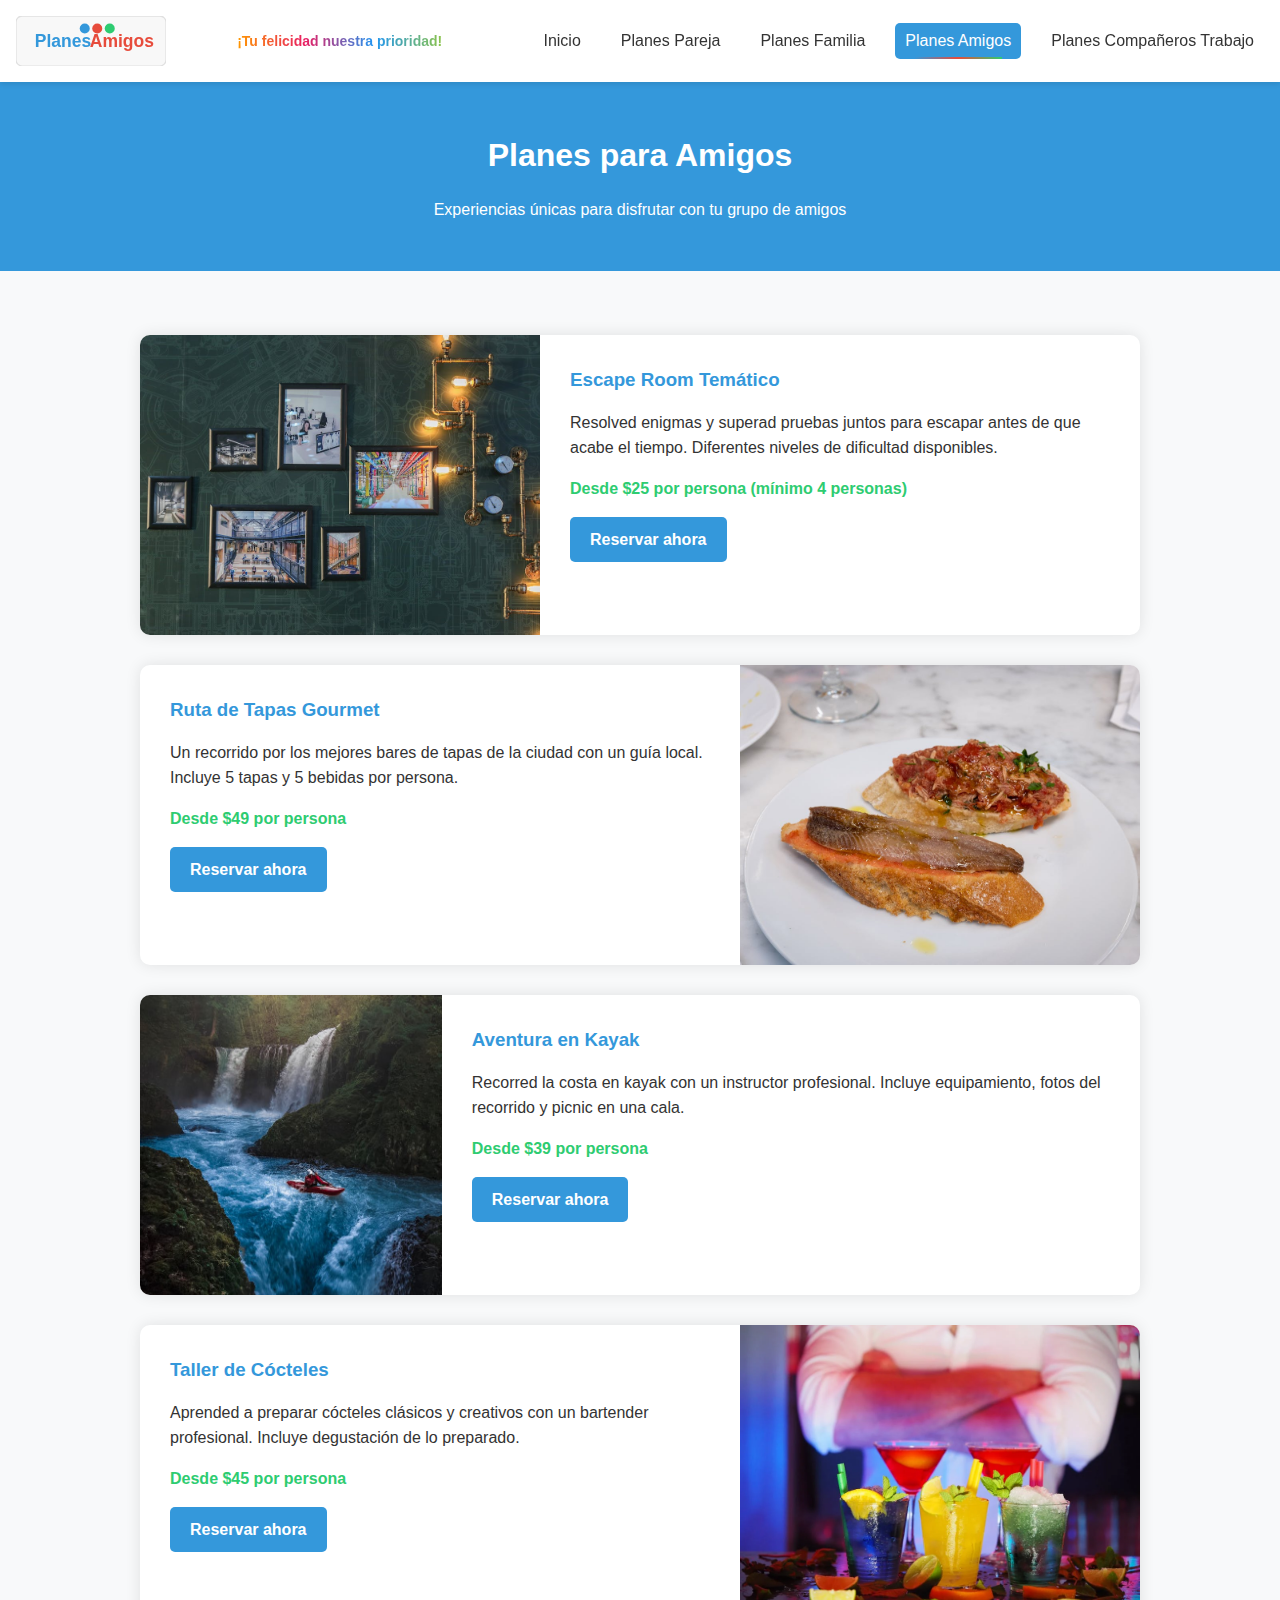
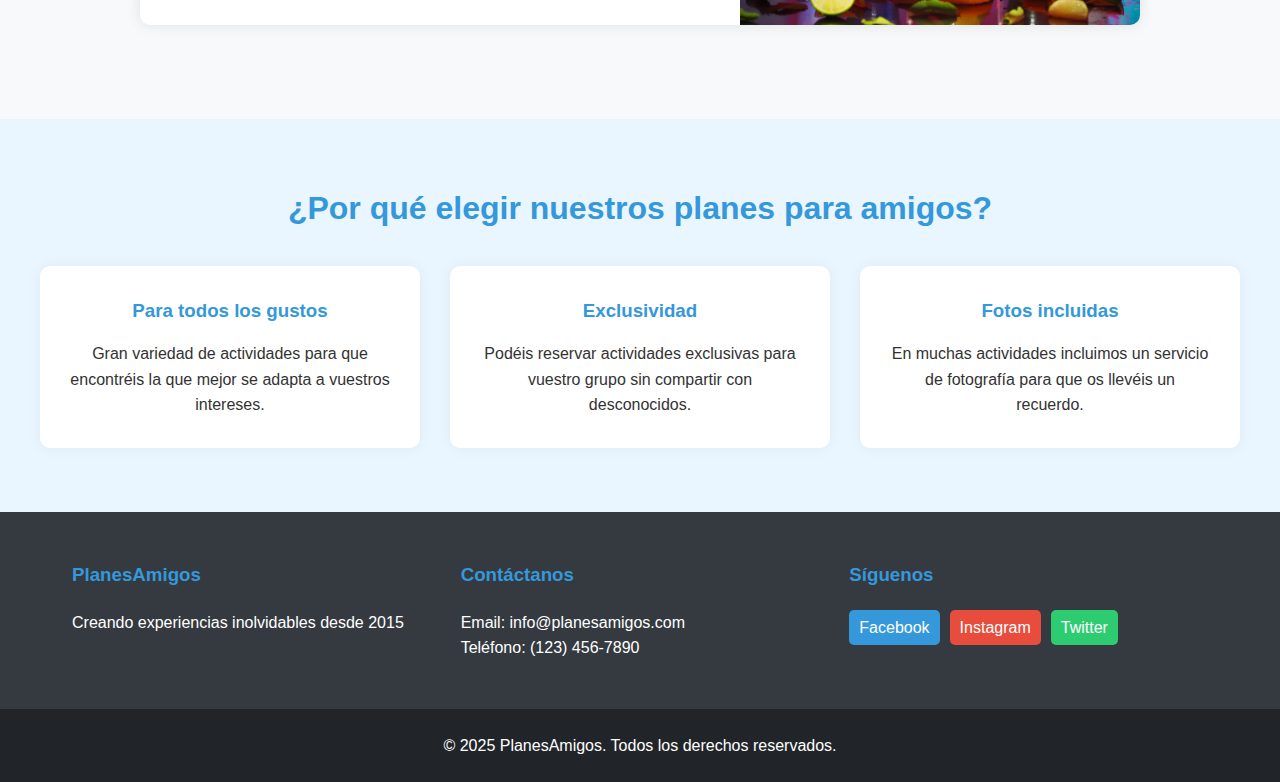
==== planes-amigos.html @ 3b6f3df0 "primera parte proyecto" ====
<!DOCTYPE html>
<html lang="es">
  <head>
    <meta charset="UTF-8" />
    <meta name="viewport" content="width=device-width, initial-scale=1.0" />
    <title>PlanesAmigos - Planes Amigos</title>
    <link rel="stylesheet" href="styles.css" />
  </head>
  <body>
    <header>
      <div class="logo">
          <svg xmlns="http://www.w3.org/2000/svg" viewBox="0 0 240 80" width="150">
           
            <rect width="240" height="80" rx="10" fill="#f8f8f8" stroke="#e0e0e0" stroke-width="2"/>
            
           
            <text x="30" y="50" font-family="Arial, sans-serif" font-size="28" font-weight="bold" fill="#3498db">Planes</text>
            
         
            <text x="118" y="50" font-family="Arial, sans-serif" font-size="28" font-weight="bold" fill="#e74c3c">Amigos</text>
            
    
            <circle cx="110" cy="20" r="8" fill="#3498db"/>
            <circle cx="130" cy="20" r="8" fill="#e74c3c"/>
            <circle cx="150" cy="20" r="8" fill="#2ecc71"/>
          </svg>
        </div>
        <p class="tagline">¡Tu felicidad nuestra prioridad!</p>
      </div>
      <nav>
        <div class="hamburger">
          <div class="line"></div>
          <div class="line"></div>
          <div class="line"></div>
        </div>
        <ul class="nav-links">
          <li><a href="index.html">Inicio</a></li>
          <li><a href="./planes-parejas.html">Planes Pareja</a></li>
          <li><a href="planes-padres.html">Planes Familia</a></li>
          <li><a href="planes-amigos.html" class="active">Planes Amigos</a></li>
          <li><a href="planes-trabajo.html">Planes Compañeros Trabajo</a></li>
        </ul>
      </nav>
    </header>

    <main>
      <section class="page-header">
        <h2>Planes para Amigos</h2>
        <p>Experiencias únicas para disfrutar con tu grupo de amigos</p>
      </section>

      <section class="planes-detalle">
        <div class="plan-item">
          <img src="./assets/escaperoom.jpeg" alt="Escape room" />
          <div class="plan-info">
            <h3>Escape Room Temático</h3>
            <p>
              Resolved enigmas y superad pruebas juntos para escapar antes de
              que acabe el tiempo. Diferentes niveles de dificultad disponibles.
            </p>
            <p class="precio">Desde $25 por persona (mínimo 4 personas)</p>
            <a href="#" class="btn">Reservar ahora</a>
          </div>
        </div>

        <div class="plan-item">
          <img src="./assets/tapas.jpeg" alt="Ruta de tapas" />
          <div class="plan-info">
            <h3>Ruta de Tapas Gourmet</h3>
            <p>
              Un recorrido por los mejores bares de tapas de la ciudad con un
              guía local. Incluye 5 tapas y 5 bebidas por persona.
            </p>
            <p class="precio">Desde $49 por persona</p>
            <a href="#" class="btn">Reservar ahora</a>
          </div>
        </div>

        <div class="plan-item">
          <img src="./assets/kayak.jpeg" alt="Aventura en kayak" />
          <div class="plan-info">
            <h3>Aventura en Kayak</h3>
            <p>
              Recorred la costa en kayak con un instructor profesional. Incluye
              equipamiento, fotos del recorrido y picnic en una cala.
            </p>
            <p class="precio">Desde $39 por persona</p>
            <a href="#" class="btn">Reservar ahora</a>
          </div>
        </div>

        <div class="plan-item">
          <img src="./assets/coctel.webp" alt="Taller de cócteles" />
          <div class="plan-info">
            <h3>Taller de Cócteles</h3>
            <p>
              Aprended a preparar cócteles clásicos y creativos con un bartender
              profesional. Incluye degustación de lo preparado.
            </p>
            <p class="precio">Desde $45 por persona</p>
            <a href="#" class="btn">Reservar ahora</a>
          </div>
        </div>
      </section>

      <section class="ventajas">
        <h2>¿Por qué elegir nuestros planes para amigos?</h2>
        <div class="ventajas-container">
          <div class="ventaja">
            <h3>Para todos los gustos</h3>
            <p>
              Gran variedad de actividades para que encontréis la que mejor se
              adapta a vuestros intereses.
            </p>
          </div>
          <div class="ventaja">
            <h3>Exclusividad</h3>
            <p>
              Podéis reservar actividades exclusivas para vuestro grupo sin
              compartir con desconocidos.
            </p>
          </div>
          <div class="ventaja">
            <h3>Fotos incluidas</h3>
            <p>
              En muchas actividades incluimos un servicio de fotografía para que
              os llevéis un recuerdo.
            </p>
          </div>
        </div>
      </section>
    </main>

    <footer>
      <div class="footer-content">
        <div class="footer-section">
          <h3>PlanesAmigos</h3>
          <p>Creando experiencias inolvidables desde 2015</p>
        </div>
        <div class="footer-section">
          <h3>Contáctanos</h3>
          <p>Email: info@planesamigos.com</p>
          <p>Teléfono: (123) 456-7890</p>
        </div>
        <div class="footer-section">
          <h3>Síguenos</h3>
          <div class="social-links">
            <a href="#" class="social">Facebook</a>
            <a href="#" class="social">Instagram</a>
            <a href="#" class="social">Twitter</a>
          </div>
        </div>
      </div>
      <div class="copyright">
        <p>&copy; 2025 PlanesAmigos. Todos los derechos reservados.</p>
      </div>
    </footer>

    <script>
      document
        .querySelector('.hamburger')
        .addEventListener('click', function () {
          document.querySelector('.nav-links').classList.toggle('open')
        })
    </script>
  </body>
</html>
---- styles.css ----
* {
  margin: 0;
  padding: 0;
  box-sizing: border-box;
  font-family: 'Arial', sans-serif;
}

:root {
  --color-blue: #3498db;
  --color-red: #e74c3c;
  --color-green: #2ecc71;
  --color-dark-blue: #2980b9;
  --color-dark-red: #c0392b;
  --color-dark-green: #27ae60;
}

body {
  background-color: #f8f9fa;
  color: #333;
  line-height: 1.6;
}

a {
  text-decoration: none;
  color: var(--color-blue);
}

.btn {
  display: inline-block;
  padding: 10px 20px;
  background-color: var(--color-blue);
  color: white;
  border-radius: 5px;
  font-weight: bold;
  transition: all 0.3s;
}

.btn:hover {
  background-color: var(--color-dark-blue);
  transform: translateY(-2px);
  box-shadow: 0 4px 8px rgba(0, 0, 0, 0.1);
}

header {
  background-color: white;
  box-shadow: 0 2px 5px rgba(0, 0, 0, 0.1);
  padding: 1rem;
  position: sticky;
  top: 0;
  z-index: 100;
  display: flex;
  justify-content: space-between;
  align-items: center;
}

.header-left {
  display: flex;
  flex-direction: column;
  align-items: center;
}

@media (max-width: 768px) {
  header {
    flex-direction: column;
    align-items: center;
  }

  .header-left {
    margin-bottom: 15px;
  }
}

.logo {
  display: flex;
  align-items: center;
  gap: 380px;
}

.logo a {
  display: inline-block;
  transition: transform 0.3s ease;
}

.logo a:hover {
  transform: scale(1.05);
}

.tagline {
  text-align: center;
  font-weight: bold;
  background: linear-gradient(to right, #ff9900, #e91e63, #2196f3, #8bc34a);
  -webkit-background-clip: text;
  -webkit-text-fill-color: transparent;
  margin: 0;
  font-size: 14px;
}

nav {
  display: flex;
  align-items: center;
}

.nav-links {
  display: flex;
  list-style: none;
}

.nav-links li {
  margin-left: 20px;
  position: relative;
}

.nav-links a {
  color: #333;
  font-weight: 500;
  padding: 5px 10px;
  border-radius: 5px;
  transition: all 0.3s;
  display: block;
}

.nav-links a:hover {
  background-color: #f0f0f0;
  color: var(--color-blue);
  transform: translateY(-2px);
}

.nav-links a.active {
  background-color: var(--color-blue);
  color: white;
}

.nav-links a:before {
  content: '';
  position: absolute;
  width: 0;
  height: 2px;
  bottom: 0;
  left: 50%;
  background: linear-gradient(
    to right,
    var(--color-blue),
    var(--color-red),
    var(--color-green)
  );
  transition: all 0.3s ease;
  transform: translateX(-50%);
}

.nav-links a:hover:before {
  width: 70%;
}

.nav-links a.active:before {
  width: 70%;
}

.hamburger {
  display: none;
  cursor: pointer;
  flex-direction: column;
  justify-content: space-between;
  width: 30px;
  height: 21px;
  z-index: 101;
}

.hamburger .line {
  width: 100%;
  height: 3px;
  background-color: #333;
  transition: all 0.3s ease;
  border-radius: 3px;
}

.hamburger.active .line:nth-child(1) {
  transform: translateY(9px) rotate(45deg);
  background-color: var(--color-red);
}

.hamburger.active .line:nth-child(2) {
  opacity: 0;
}

.hamburger.active .line:nth-child(3) {
  transform: translateY(-9px) rotate(-45deg);
  background-color: var(--color-red);
}

/* Hero section */
.hero {
  background-image: linear-gradient(rgba(0, 0, 0, 0.5), rgba(0, 0, 0, 0.5)),
    url('./assets/pexels-kevinbidwell-3671409.jpg');
  background-size: cover;
  background-position: center;
  height: 50vh;
  min-height: 300px;
  max-height: 800px;
  width: 100%;
  display: flex;
  align-items: center;
  justify-content: center;
  color: white;
  text-align: center;
  padding: 0 20px;
}

.hero-content {
  max-width: 100%;
  width: 1200px;
  padding: 20px;
}

.hero h2 {
  font-size: clamp(1.8rem, 4vw, 2.5rem);
  margin-bottom: 20px;
  text-shadow: 2px 2px 4px rgba(0, 0, 0, 0.5);
}

.hero p {
  font-size: clamp(1rem, 2vw, 1.2rem);
  margin-bottom: 30px;
  text-shadow: 1px 1px 2px rgba(0, 0, 0, 0.5);
  max-width: 800px;
  margin-left: auto;
  margin-right: auto;
}

/* Media queries para diferentes tamaños de pantalla */
/* Móviles */
@media (max-width: 576px) {
  .hero {
    height: 40vh;
    min-height: 250px;
  }

  .hero .btn {
    padding: 8px 16px;
    font-size: 0.9rem;
  }
}

/* Tablets */
@media (min-width: 577px) and (max-width: 992px) {
  .hero {
    height: 45vh;
    min-height: 300px;
  }
}

/* Pantallas grandes (laptops y desktops) */
@media (min-width: 993px) and (max-width: 1920px) {
  .hero {
    height: 50vh;
    min-height: 400px;
  }
}

/* Pantallas extra grandes (4K y superiores) */
@media (min-width: 2000px) and (max-width: 3000px) {
  .hero {
    background-image: linear-gradient(rgba(0, 0, 0, 0.5), rgba(0, 0, 0, 0.5)),
      url('./assets/pexels-kevinbidwell-3671409.jpg'); /* Imagen más grande */
    height: 45vh;
    max-height: 900px;
  }
}

/* Para pantallas 4K y superiores */
@media (min-width: 3001px) {
  .hero {
    background-image: linear-gradient(rgba(0, 0, 0, 0.5), rgba(0, 0, 0, 0.5)),
      url('./assets/pexels-kevinbidwell-3671409.jpg');
    height: 40vh;
    max-height: 1000px;
    background-attachment: fixed;
  }

  .hero-content {
    max-width: 1800px;
  }
}

@media (-webkit-min-device-pixel-ratio: 2), (min-resolution: 192dpi) {
  .hero {
    background-image: linear-gradient(rgba(0, 0, 0, 0.5), rgba(0, 0, 0, 0.5)),
      url('./assets/pexels-kevinbidwell-3671409.jpg');
  }
}

/* Secciones de planes */
.planes-section,
.planes-detalle,
.ventajas,
.testimonios,
.empresas-confian {
  padding: 4rem 2rem;
  text-align: center;
}

.planes-section h2,
.planes-detalle h2,
.ventajas h2,
.testimonios h2,
.empresas-confian h2,
.page-header h2 {
  font-size: 2rem;
  margin-bottom: 2rem;
  color: var(--color-blue);
}

.planes-container {
  display: grid;
  grid-template-columns: repeat(auto-fit, minmax(250px, 1fr));
  gap: 30px;
  max-width: 1200px;
  margin: 0 auto;
}

.plan-card {
  background-color: white;
  border-radius: 10px;
  overflow: hidden;
  box-shadow: 0 0 15px rgba(0, 0, 0, 0.1);
  transition: transform 0.3s, box-shadow 0.3s;
}

.plan-card:hover {
  transform: translateY(-10px);
  box-shadow: 0 15px 30px rgba(0, 0, 0, 0.15);
}

.plan-card img {
  width: 100%;
  height: 200px;
  object-fit: cover;
  object-position: center;
  transition: transform 0.3s ease;
}

.plan-card:hover img {
  transform: scale(1.05);
}

.plan-card h3 {
  color: var(--color-blue);
  margin: 20px 0 10px;
}

.plan-card p {
  padding: 0 20px;
  margin-bottom: 20px;
}

.plan-card .btn {
  margin-bottom: 20px;
}

.plan-card:nth-child(1) .btn {
  background-color: var(--color-red);
}
.plan-card:nth-child(1) .btn:hover {
  background-color: var(--color-dark-red);
}
.plan-card:nth-child(1) h3 {
  color: var(--color-red);
}

.plan-card:nth-child(2) .btn {
  background-color: var(--color-green);
}
.plan-card:nth-child(2) .btn:hover {
  background-color: var(--color-dark-green);
}
.plan-card:nth-child(2) h3 {
  color: var(--color-green);
}

.plan-card:nth-child(3) .btn {
  background-color: var(--color-blue);
}
.plan-card:nth-child(3) .btn:hover {
  background-color: var(--color-dark-blue);
}

.plan-card:nth-child(4) .btn {
  background-color: #9b59b6;
}
.plan-card:nth-child(4) .btn:hover {
  background-color: #8e44ad;
}
.plan-card:nth-child(4) h3 {
  color: #9b59b6;
}

.page-header {
  background-color: var(--color-blue);
  color: white;
  padding: 3rem 2rem;
  text-align: center;
}

.page-header h2 {
  color: white;
  margin-bottom: 1rem;
}

.planes-detalle .plan-item {
  background-color: white;
  border-radius: 10px;
  overflow: hidden;
  box-shadow: 0 0 15px rgba(0, 0, 0, 0.1);
  margin-bottom: 30px;
  display: flex;
  flex-direction: column;
  max-width: 1000px;
  margin-left: auto;
  margin-right: auto;
  transition: transform 0.3s;
}

.planes-detalle .plan-item:hover {
  transform: translateY(-5px);
  box-shadow: 0 10px 20px rgba(0, 0, 0, 0.1);
}

@media (min-width: 768px) {
  .planes-detalle .plan-item {
    flex-direction: row;
  }

  .planes-detalle .plan-item:nth-child(even) {
    flex-direction: row-reverse;
  }
}

.plan-image {
  width: 100%;
  height: 250px;
  overflow: hidden;
}

.plan-image img {
  width: 100%;
  height: 100%;
  object-fit: cover;
  object-position: center;
  transition: transform 0.3s ease;
}

.plan-image:hover img {
  transform: scale(1.05);
}

@media (min-width: 768px) {
  .plan-image {
    width: 40%;
    height: 300px;
  }
}

.planes-detalle .plan-item img:not(.plan-image img) {
  width: 100%;
  height: 250px;
  object-fit: cover;
  object-position: center;
  transition: transform 0.3s ease;
}

@media (min-width: 768px) {
  .planes-detalle .plan-item img:not(.plan-image img) {
    width: 40%;
    height: 300px;
  }
}

.planes-detalle .plan-info {
  padding: 30px;
  text-align: left;
}

.planes-detalle .plan-info h3 {
  color: var(--color-blue);
  margin-bottom: 15px;
}

.planes-detalle .plan-info .precio {
  font-weight: bold;
  color: var(--color-green);
  margin: 15px 0;
}

.ventajas {
  background-color: #e9f5ff;
}

.ventajas-container {
  display: grid;
  grid-template-columns: repeat(auto-fit, minmax(250px, 1fr));
  gap: 30px;
  max-width: 1200px;
  margin: 0 auto;
}

.ventaja {
  background-color: white;
  padding: 30px;
  border-radius: 10px;
  box-shadow: 0 0 15px rgba(0, 0, 0, 0.05);
  transition: transform 0.3s, box-shadow 0.3s;
}

.ventaja:hover {
  transform: translateY(-5px);
  box-shadow: 0 10px 20px rgba(0, 0, 0, 0.1);
}

.ventaja h3 {
  color: var(--color-blue);
  margin-bottom: 15px;
}

.testimonios-container {
  display: grid;
  grid-template-columns: repeat(auto-fit, minmax(300px, 1fr));
  gap: 30px;
  max-width: 1200px;
  margin: 0 auto;
}

.testimonio {
  background-color: white;
  padding: 30px;
  border-radius: 10px;
  box-shadow: 0 0 15px rgba(0, 0, 0, 0.1);
  position: relative;
  transition: transform 0.3s;
}

.testimonio:hover {
  transform: translateY(-5px);
}

.testimonio p {
  font-style: italic;
  margin-bottom: 20px;
}

.testimonio span {
  color: var(--color-blue);
  font-weight: bold;
}

.logos-container {
  display: grid;
  grid-template-columns: repeat(auto-fit, minmax(150px, 1fr));
  gap: 20px;
  max-width: 1200px;
  margin: 0 auto;
}

.logo-empresa {
  background-color: white;
  padding: 20px;
  border-radius: 5px;
  box-shadow: 0 0 10px rgba(0, 0, 0, 0.05);
  display: flex;
  align-items: center;
  justify-content: center;
  height: 100px;
  transition: transform 0.3s;
}

.logo-empresa:hover {
  transform: scale(1.05);
}

footer {
  background-color: #343a40;
  color: white;
  padding-top: 3rem;
}

.footer-content {
  display: grid;
  grid-template-columns: repeat(auto-fit, minmax(200px, 1fr));
  gap: 30px;
  max-width: 1200px;
  margin: 0 auto;
  padding: 0 2rem 3rem;
}

.footer-section h3 {
  margin-bottom: 20px;
  color: var(--color-blue);
}

.social-links {
  display: flex;
  flex-wrap: wrap;
  gap: 10px;
}

.social {
  color: white;
  background-color: var(--color-blue);
  padding: 5px 10px;
  border-radius: 5px;
  transition: transform 0.3s, background-color 0.3s;
}

.social:hover {
  transform: translateY(-3px);
}

.social:nth-child(1) {
  background-color: var(--color-blue);
}

.social:nth-child(2) {
  background-color: var(--color-red);
}

.social:nth-child(3) {
  background-color: var(--color-green);
}

.copyright {
  background-color: #212529;
  text-align: center;
  padding: 1.5rem 0;
}

@media (max-width: 768px) {
  .hamburger {
    display: flex;
  }

  .nav-links {
    position: fixed;
    top: 70px;
    left: 0;
    height: 0;
    width: 100%;
    background-color: white;
    flex-direction: column;
    align-items: center;
    overflow: hidden;
    transition: all 0.5s ease;
    opacity: 0;
    z-index: 100;
    box-shadow: none;
  }

  .nav-links.open {
    height: auto;
    max-height: 300px;
    opacity: 1;
    box-shadow: 0 5px 15px rgba(0, 0, 0, 0.1);
    padding: 20px 0;
  }

  .nav-links li {
    margin: 15px 0;
    width: 80%;
    text-align: center;
    opacity: 0;
    transform: translateY(20px);
    transition: all 0.3s ease;
  }

  .nav-links.open li {
    opacity: 1;
    transform: translateY(0);
  }

  .nav-links li:nth-child(1) {
    transition-delay: 0.1s;
  }

  .nav-links li:nth-child(2) {
    transition-delay: 0.2s;
  }

  .nav-links li:nth-child(3) {
    transition-delay: 0.3s;
  }

  .nav-links li:nth-child(4) {
    transition-delay: 0.4s;
  }

  .nav-links li:nth-child(5) {
    transition-delay: 0.5s;
  }

  .nav-links a {
    width: 100%;
    padding: 10px;
    font-size: 18px;
    border-radius: 8px;
  }

  .nav-links a:nth-child(1) {
    background-color: var(--color-blue);
    color: white;
  }

  .nav-links a:hover {
    transform: none;
  }

  .nav-links a:before {
    display: none;
  }

  .hero h2 {
    font-size: 2rem;
  }

  .nav-links li:nth-child(1) a {
    color: var(--color-blue);
    border-left: 4px solid var(--color-blue);
  }

  .nav-links li:nth-child(2) a {
    color: var(--color-red);
    border-left: 4px solid var(--color-red);
  }

  .nav-links li:nth-child(3) a {
    color: var(--color-green);
    border-left: 4px solid var(--color-green);
  }

  .nav-links li:nth-child(4) a {
    color: #9b59b6;
    border-left: 4px solid #9b59b6;
  }

  .nav-links li:nth-child(5) a {
    color: #f39c12;
    border-left: 4px solid #f39c12;
  }

  .nav-links li:nth-child(1) a.active,
  .nav-links li:nth-child(1) a:hover {
    background-color: rgba(52, 152, 219, 0.1);
  }

  .nav-links li:nth-child(2) a.active,
  .nav-links li:nth-child(2) a:hover {
    background-color: rgba(231, 76, 60, 0.1);
  }

  .nav-links li:nth-child(3) a.active,
  .nav-links li:nth-child(3) a:hover {
    background-color: rgba(46, 204, 113, 0.1);
  }

  .nav-links li:nth-child(4) a.active,
  .nav-links li:nth-child(4) a:hover {
    background-color: rgba(155, 89, 182, 0.1);
  }

  .nav-links li:nth-child(5) a.active,
  .nav-links li:nth-child(5) a:hover {
    background-color: rgba(243, 156, 18, 0.1);
  }
}
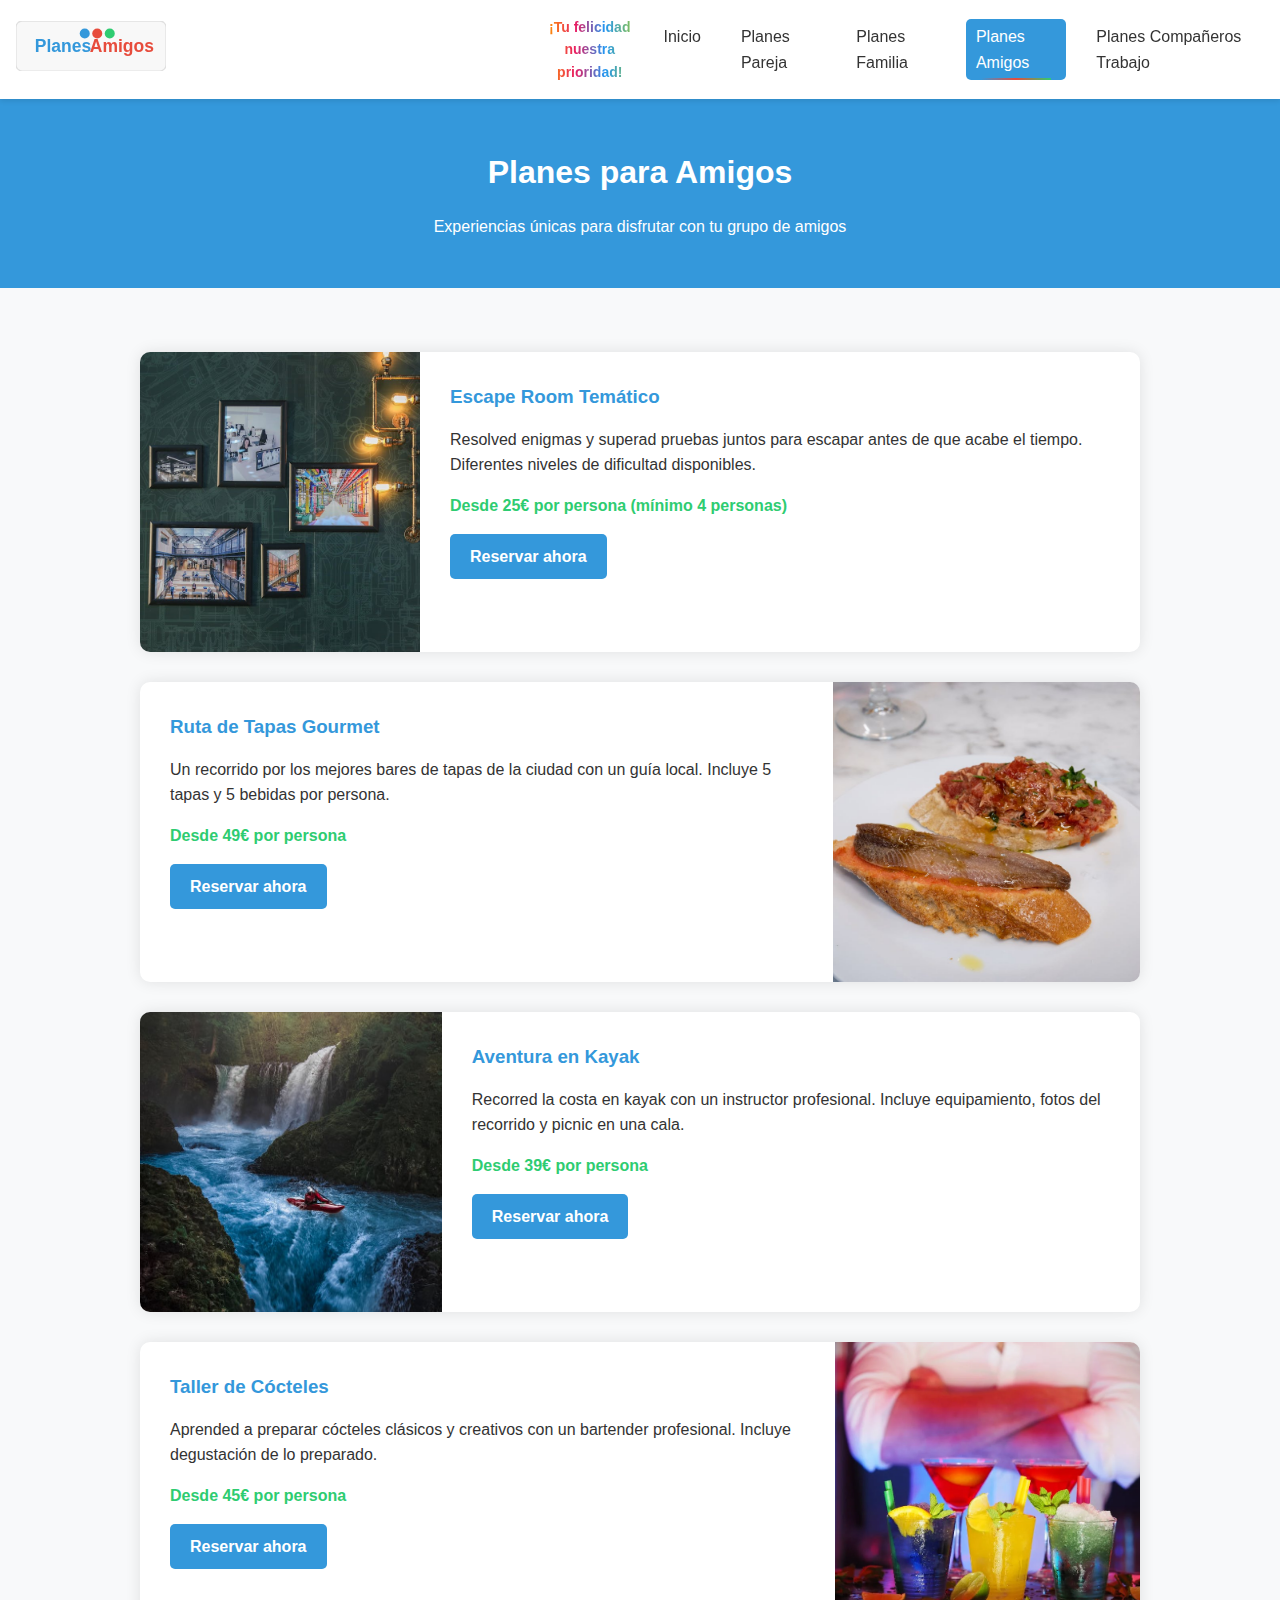
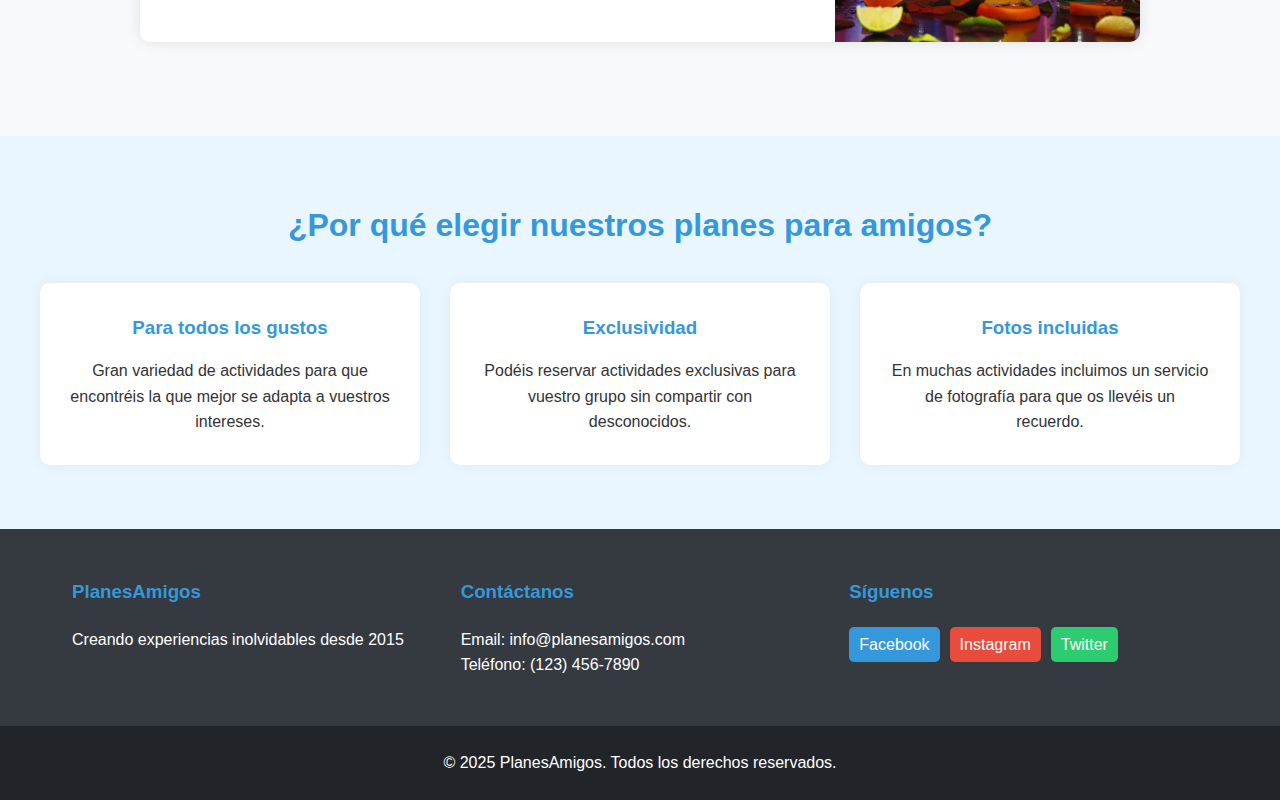
==== commit 18cca3c9: "correcciones finales" ====
--- a/planes-amigos.html
+++ b/planes-amigos.html
@@ -9,22 +9,45 @@
   <body>
     <header>
       <div class="logo">
-          <svg xmlns="http://www.w3.org/2000/svg" viewBox="0 0 240 80" width="150">
-           
-            <rect width="240" height="80" rx="10" fill="#f8f8f8" stroke="#e0e0e0" stroke-width="2"/>
-            
-           
-            <text x="30" y="50" font-family="Arial, sans-serif" font-size="28" font-weight="bold" fill="#3498db">Planes</text>
-            
-         
-            <text x="118" y="50" font-family="Arial, sans-serif" font-size="28" font-weight="bold" fill="#e74c3c">Amigos</text>
-            
-    
-            <circle cx="110" cy="20" r="8" fill="#3498db"/>
-            <circle cx="130" cy="20" r="8" fill="#e74c3c"/>
-            <circle cx="150" cy="20" r="8" fill="#2ecc71"/>
+        <a href="index.html">
+          <svg
+            xmlns="http://www.w3.org/2000/svg"
+            viewBox="0 0 240 80"
+            width="150"
+          >
+            <rect
+              width="240"
+              height="80"
+              rx="10"
+              fill="#f8f8f8"
+              stroke="#e0e0e0"
+              stroke-width="2"
+            />
+            <text
+              x="30"
+              y="50"
+              font-family="Arial, sans-serif"
+              font-size="28"
+              font-weight="bold"
+              fill="#3498db"
+            >
+              Planes
+            </text>
+            <text
+              x="118"
+              y="50"
+              font-family="Arial, sans-serif"
+              font-size="28"
+              font-weight="bold"
+              fill="#e74c3c"
+            >
+              Amigos
+            </text>
+            <circle cx="110" cy="20" r="8" fill="#3498db" />
+            <circle cx="130" cy="20" r="8" fill="#e74c3c" />
+            <circle cx="150" cy="20" r="8" fill="#2ecc71" />
           </svg>
-        </div>
+        </a>
         <p class="tagline">¡Tu felicidad nuestra prioridad!</p>
       </div>
       <nav>
@@ -51,53 +74,61 @@
 
       <section class="planes-detalle">
         <div class="plan-item">
-          <img src="./assets/escaperoom.jpeg" alt="Escape room" />
+          <div class="plan-image">
+            <img src="./assets/escaperoom.jpeg" alt="Escape room" />
+          </div>
           <div class="plan-info">
             <h3>Escape Room Temático</h3>
             <p>
               Resolved enigmas y superad pruebas juntos para escapar antes de
               que acabe el tiempo. Diferentes niveles de dificultad disponibles.
             </p>
-            <p class="precio">Desde $25 por persona (mínimo 4 personas)</p>
+            <p class="precio">Desde 25€ por persona (mínimo 4 personas)</p>
             <a href="#" class="btn">Reservar ahora</a>
           </div>
         </div>
 
         <div class="plan-item">
-          <img src="./assets/tapas.jpeg" alt="Ruta de tapas" />
+          <div class="plan-image">
+            <img src="./assets/tapas.jpeg" alt="Ruta de tapas" />
+          </div>
           <div class="plan-info">
             <h3>Ruta de Tapas Gourmet</h3>
             <p>
               Un recorrido por los mejores bares de tapas de la ciudad con un
               guía local. Incluye 5 tapas y 5 bebidas por persona.
             </p>
-            <p class="precio">Desde $49 por persona</p>
+            <p class="precio">Desde 49€ por persona</p>
             <a href="#" class="btn">Reservar ahora</a>
           </div>
         </div>
 
         <div class="plan-item">
-          <img src="./assets/kayak.jpeg" alt="Aventura en kayak" />
+          <div class="plan-image">
+            <img src="./assets/kayak.jpeg" alt="Aventura en kayak" />
+          </div>
           <div class="plan-info">
             <h3>Aventura en Kayak</h3>
             <p>
               Recorred la costa en kayak con un instructor profesional. Incluye
               equipamiento, fotos del recorrido y picnic en una cala.
             </p>
-            <p class="precio">Desde $39 por persona</p>
+            <p class="precio">Desde 39€ por persona</p>
             <a href="#" class="btn">Reservar ahora</a>
           </div>
         </div>
 
         <div class="plan-item">
-          <img src="./assets/coctel.webp" alt="Taller de cócteles" />
+          <div class="plan-image">
+            <img src="./assets/coctel.webp" alt="Taller de cócteles" />
+          </div>
           <div class="plan-info">
             <h3>Taller de Cócteles</h3>
             <p>
               Aprended a preparar cócteles clásicos y creativos con un bartender
               profesional. Incluye degustación de lo preparado.
             </p>
-            <p class="precio">Desde $45 por persona</p>
+            <p class="precio">Desde 45€ por persona</p>
             <a href="#" class="btn">Reservar ahora</a>
           </div>
         </div>
